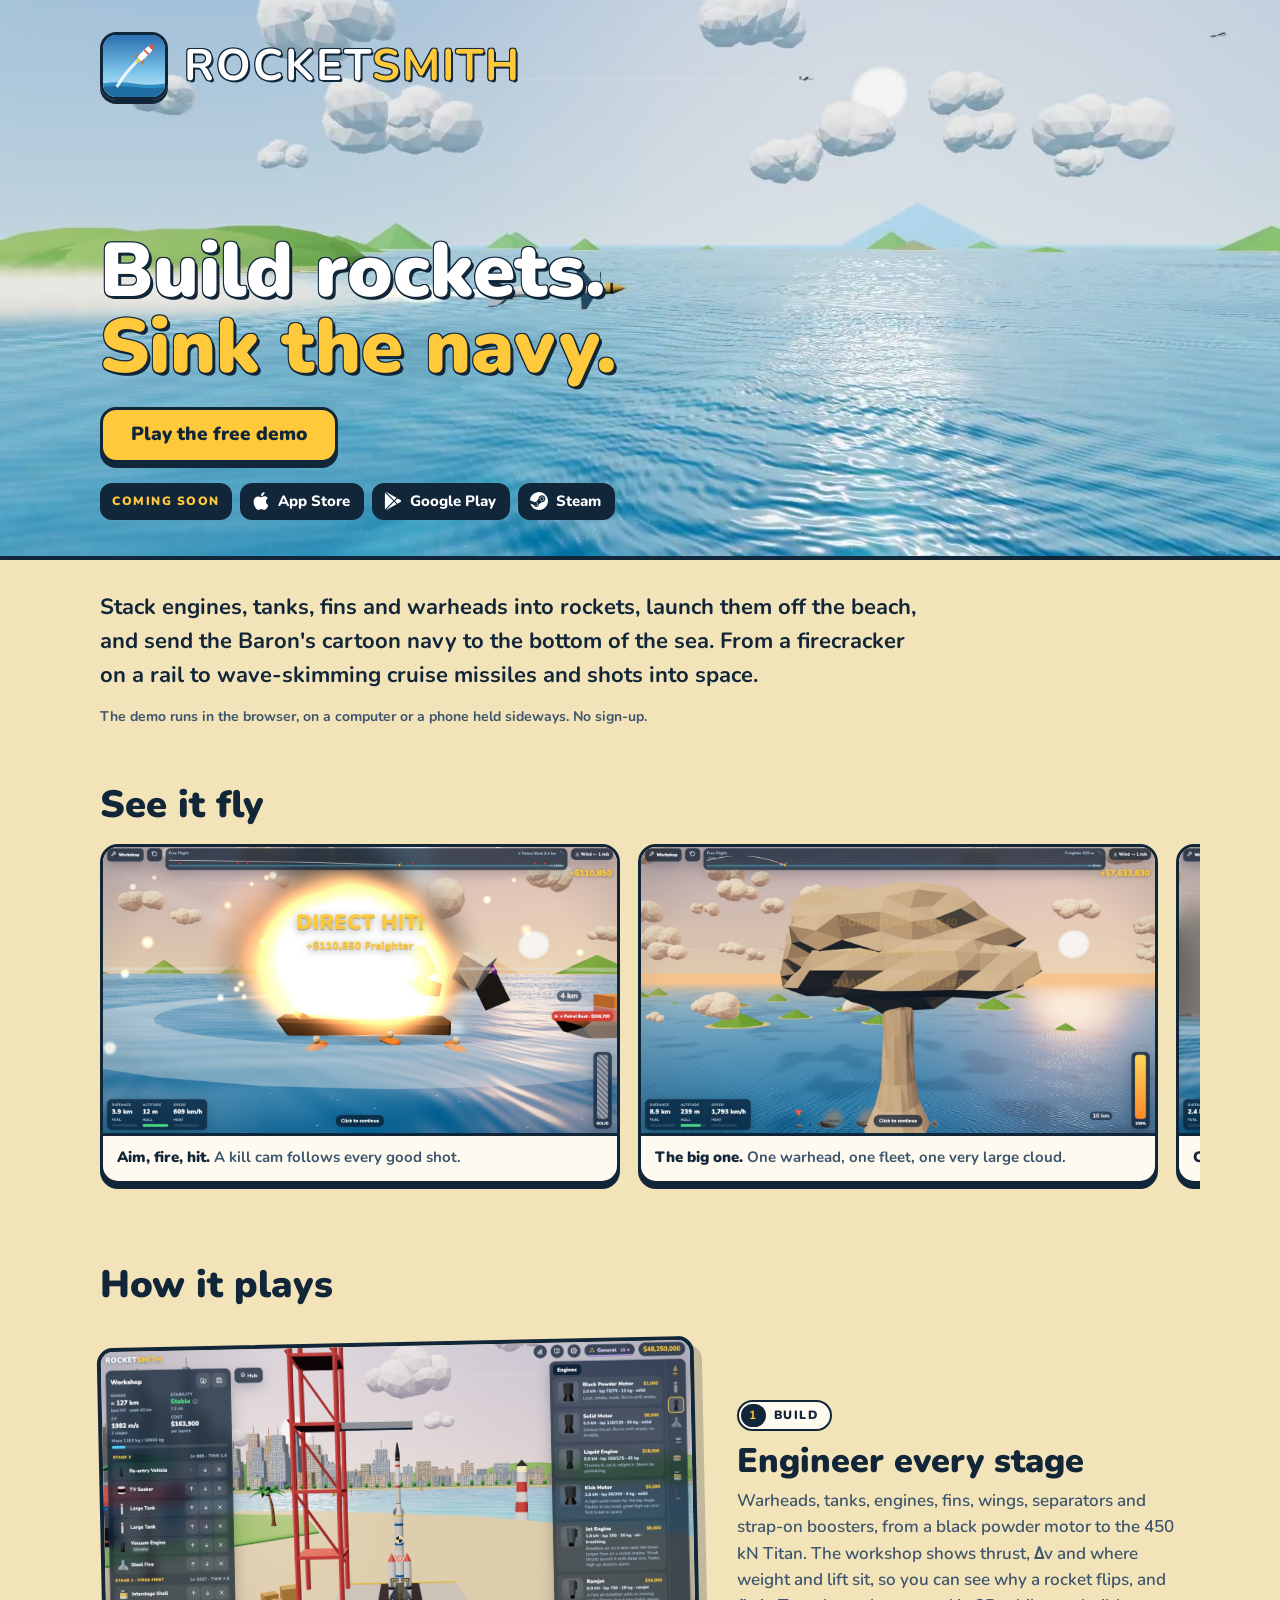
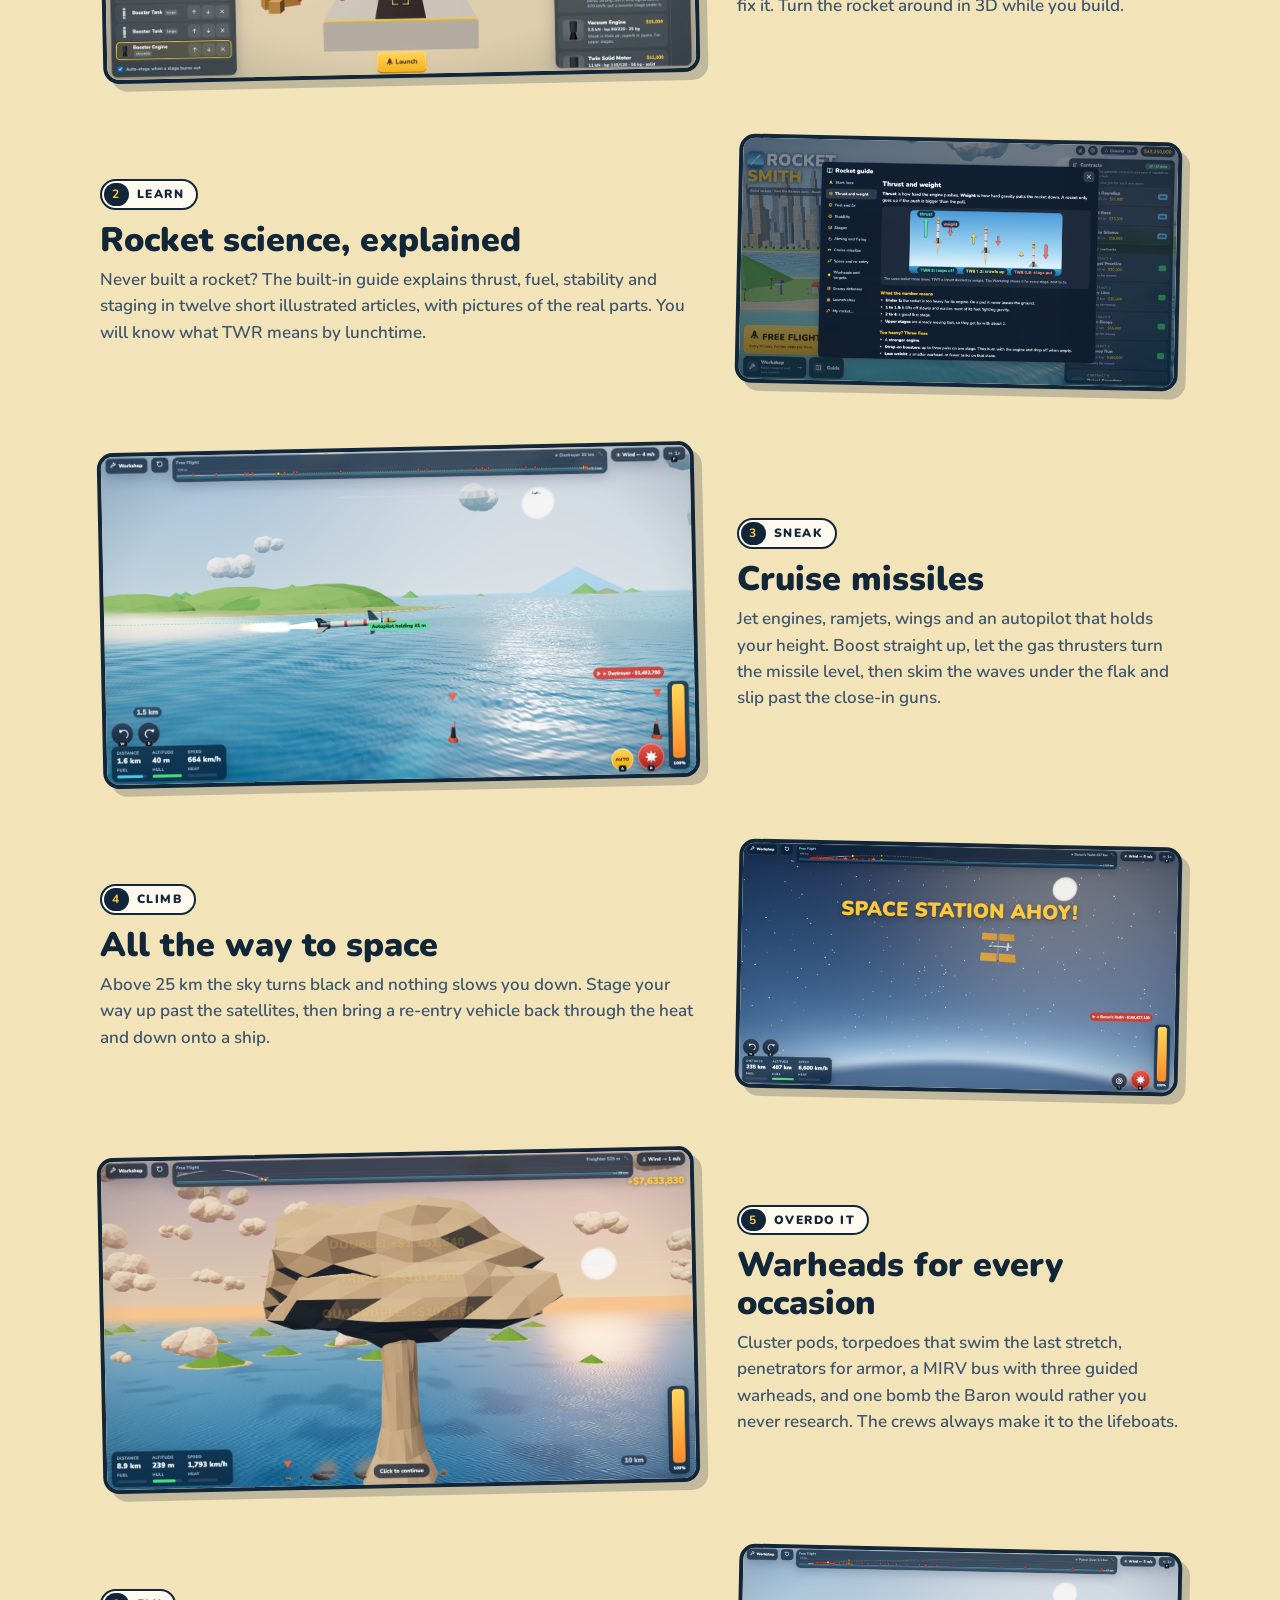
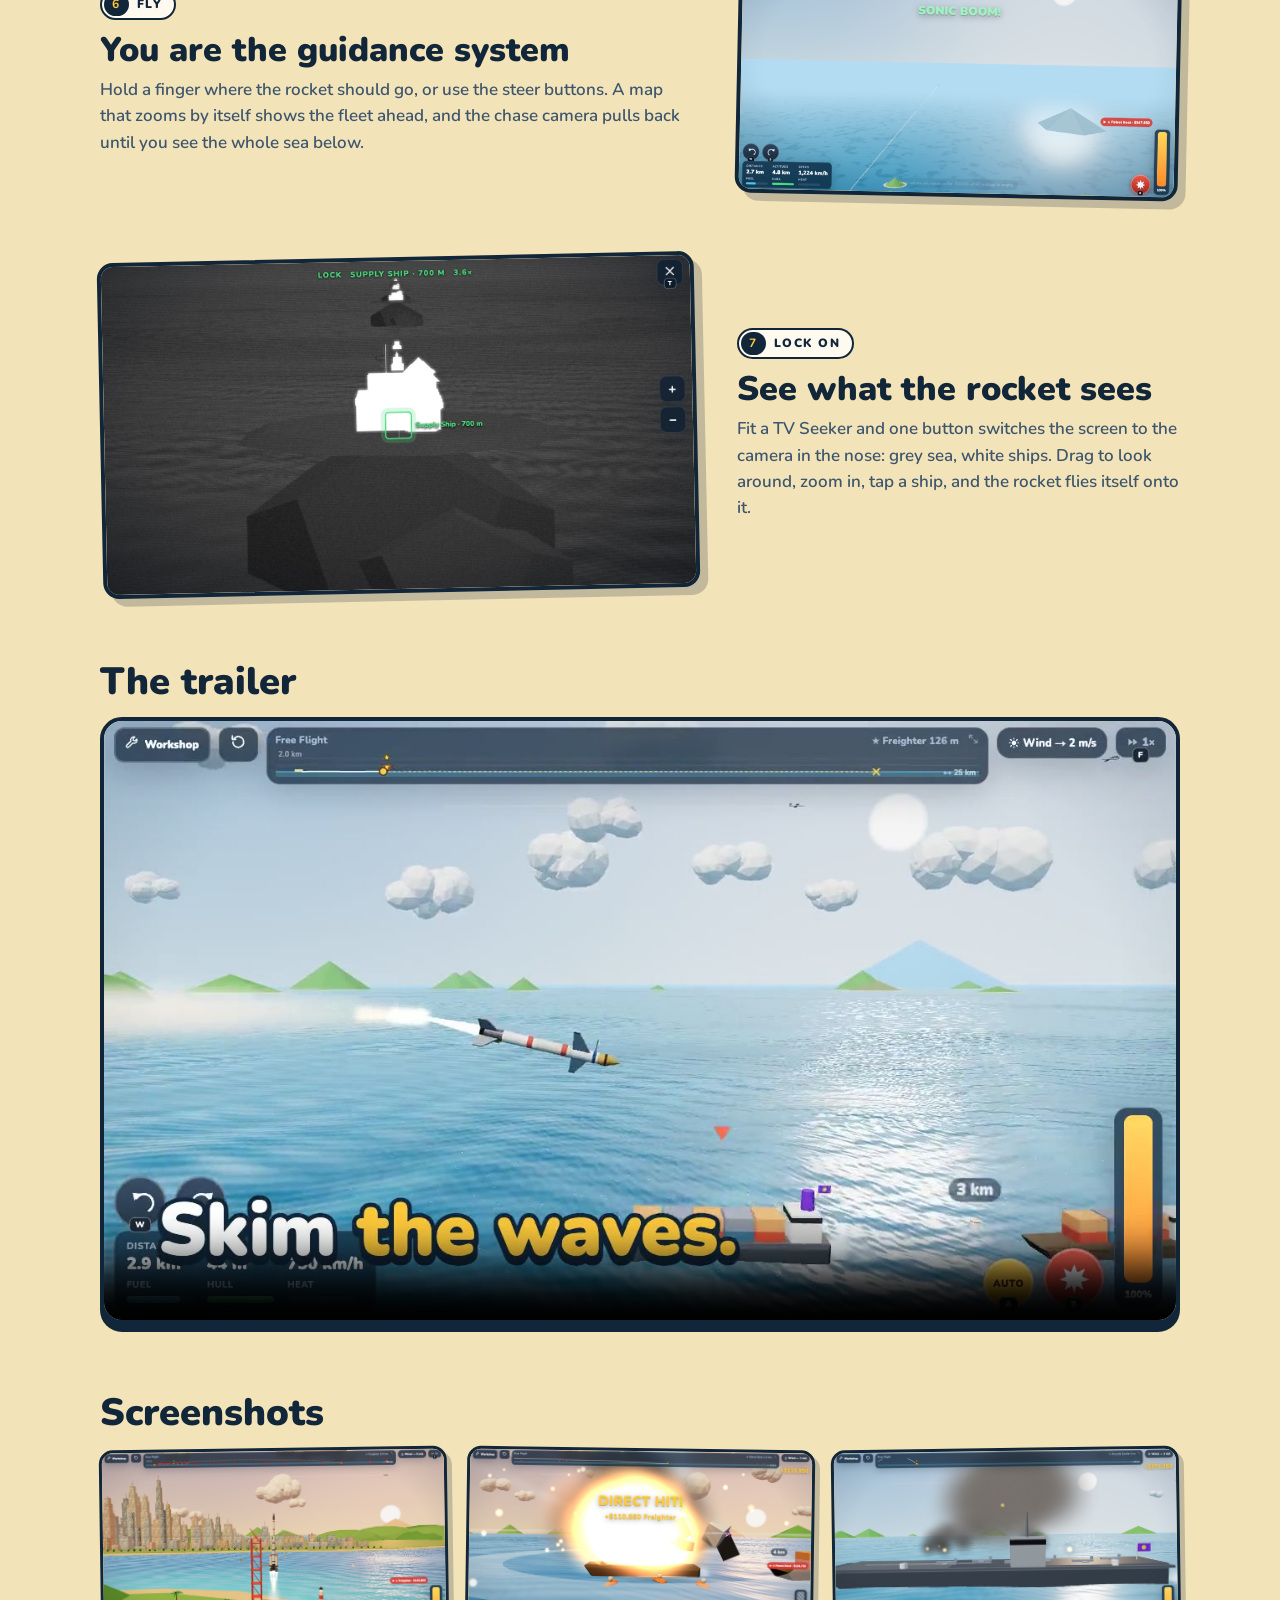
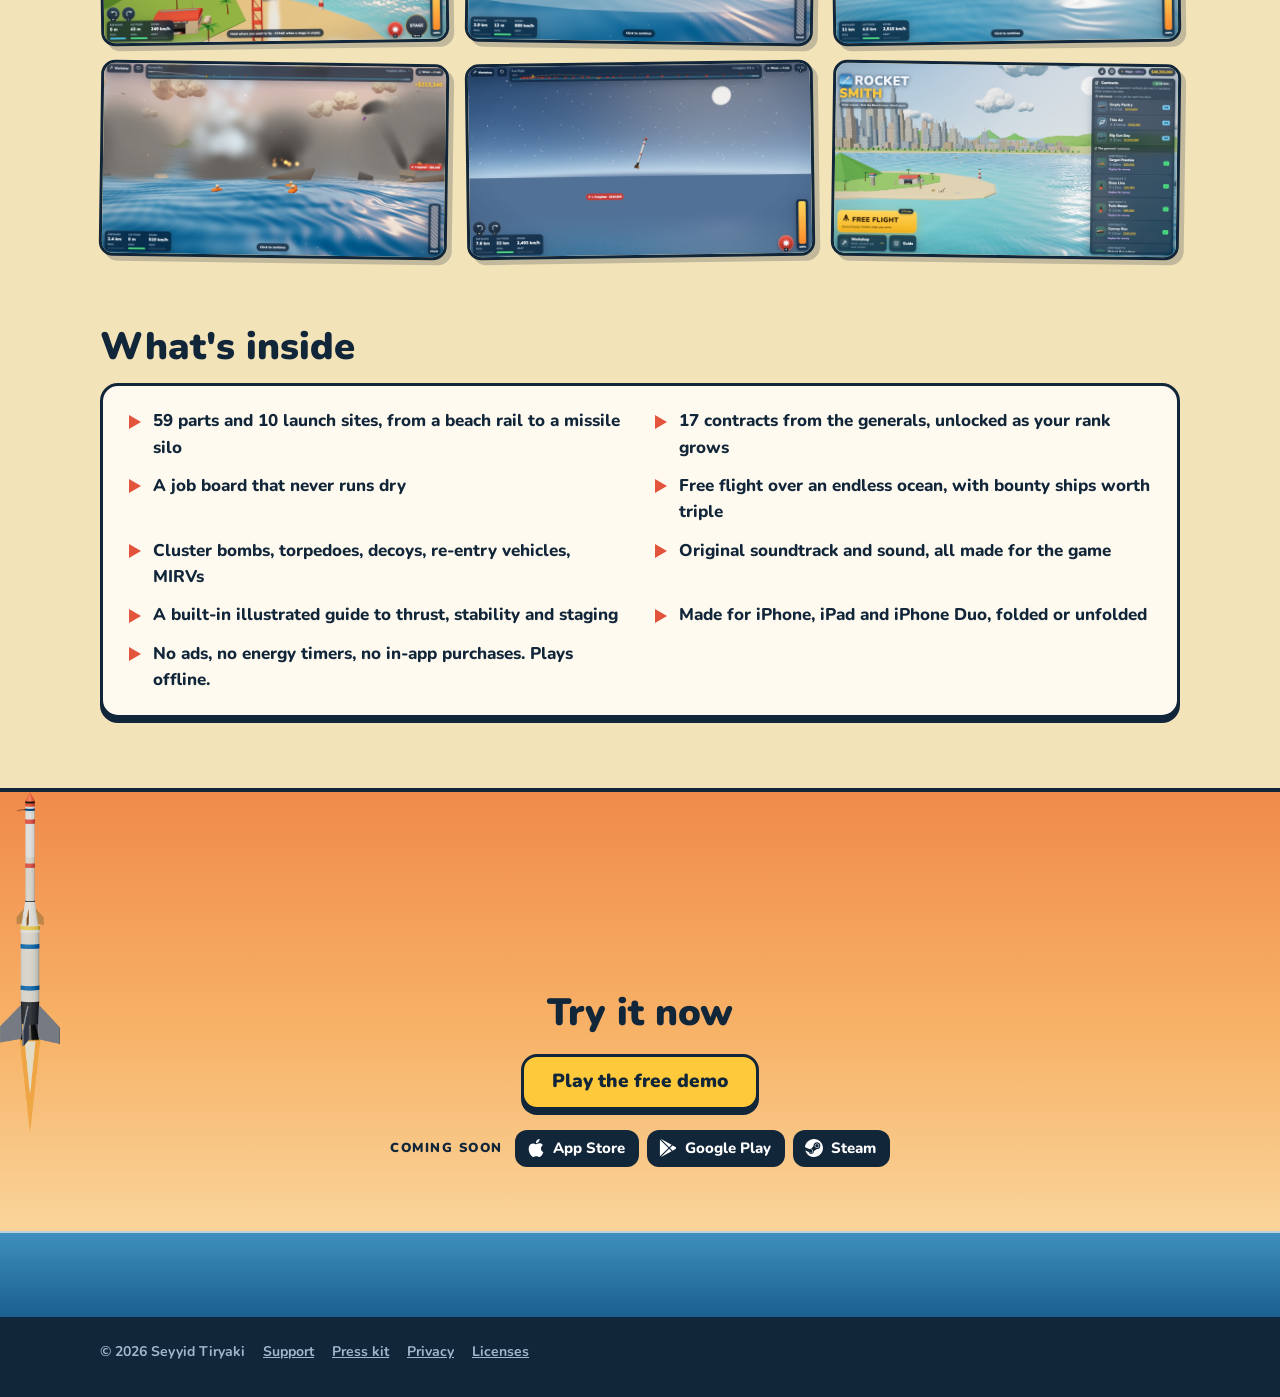
==== index.html @ 2913c0fa "Publish Rocketsmith site Co-Authored-By: Claude Fable 5.2 <noreply@anthropic.com>" ====
<!doctype html>
<html lang="en">
  <head>
    <meta charset="UTF-8" />
    <meta name="viewport" content="width=device-width, initial-scale=1" />
    <title>Rocketsmith</title>
    <meta name="description" content="Build rockets from parts, launch them off the beach and sink a cartoon navy. Play the free demo in your browser." />
    <meta property="og:title" content="Rocketsmith: Build rockets. Sink the navy." />
    <meta property="og:description" content="Build rockets from parts, launch them off the beach and sink a cartoon navy. Free demo in your browser, full game on iPhone and iPad." />
    <meta property="og:image" content="https://seyyidt.github.io/rocketsmith/img/og-image.jpg" />
    <meta property="og:type" content="website" />
    <meta name="twitter:card" content="summary_large_image" />
    <link rel="icon" href="img/icon.svg" type="image/svg+xml" />
    <link rel="apple-touch-icon" href="img/apple-touch-icon.png" />
    <link rel="stylesheet" href="site.css" />
  </head>
  <body>
    <div class="bar" id="bar">
      <nav class="top wrap">
        <a class="brand" href="./"><img src="img/icon.svg" alt="" width="34" height="34" /><b>ROCKET<span>SMITH</span></b></a>
        <a class="navlink" href="play/">Play the demo</a>
      </nav>
    </div>
    <script>
      // With scripts on, the bar stays out of sight until the hero has scrolled away.
      document.documentElement.classList.add('js');
    </script>

    <!-- Wide screens only: a rocket dives down the left margin as the page scrolls. -->
    <div class="dive" id="dive" aria-hidden="true">
      <div class="missile"><i class="smoke"></i><img src="img/sprite-rocket.png" alt="" /></div>
      <div class="blast"><i></i><i></i><i></i></div>
    </div>

    <header class="hero" id="hero">
      <video class="herovid" src="hero.mp4" poster="img/hero-poster.jpg" autoplay muted loop playsinline aria-label="Game footage: a cruise missile leaves the beach, skims the waves and hits a freighter"></video>
      <div class="wrap herotop">
        <span class="brand big"><img src="img/icon.svg" alt="" width="64" height="64" /><b>ROCKET<span>SMITH</span></b></span>
      </div>
      <div class="wrap">
        <h1>Build rockets.<br /><span>Sink the navy.</span></h1>
        <div class="ctas">
          <a class="btn primary" href="play/">Play the free demo</a>
        </div>
        <div class="stores"><span class="soon">Coming soon</span><span class="badge"><svg viewBox="0 0 24 24" aria-hidden="true"><path d="M12.152 6.896c-.948 0-2.415-1.078-3.96-1.04-2.04.027-3.91 1.183-4.961 3.014-2.117 3.675-.546 9.103 1.519 12.09 1.013 1.454 2.208 3.09 3.792 3.039 1.52-.065 2.09-.987 3.935-.987 1.831 0 2.35.987 3.96.948 1.637-.026 2.676-1.48 3.676-2.948 1.156-1.688 1.636-3.325 1.662-3.415-.039-.013-3.182-1.221-3.22-4.857-.026-3.04 2.48-4.494 2.597-4.559-1.429-2.09-3.623-2.324-4.39-2.376-2-.156-3.675 1.09-4.61 1.09zM15.53 3.83c.843-1.012 1.4-2.427 1.245-3.83-1.207.052-2.662.805-3.532 1.818-.78.896-1.454 2.338-1.273 3.714 1.338.104 2.715-.688 3.559-1.701"/></svg>App Store</span><span class="badge"><svg viewBox="0 0 24 24" aria-hidden="true"><path d="M22.018 13.298l-3.919 2.218-3.515-3.493 3.543-3.521 3.891 2.202a1.49 1.49 0 0 1 0 2.594zM1.337.924a1.486 1.486 0 0 0-.112.568v21.017c0 .217.045.419.124.6l11.155-11.087L1.337.924zm12.207 10.065l3.258-3.238L3.45.195a1.466 1.466 0 0 0-.946-.179l11.04 10.973zm0 2.067l-11 10.933c.298.036.612-.016.906-.183l13.324-7.54-3.23-3.21z"/></svg>Google Play</span><span class="badge"><svg viewBox="0 0 24 24" aria-hidden="true"><path d="M11.979 0C5.678 0 .511 4.86.022 11.037l6.432 2.658c.545-.371 1.203-.59 1.912-.59.063 0 .125.004.188.006l2.861-4.142V8.91c0-2.495 2.028-4.524 4.524-4.524 2.494 0 4.524 2.031 4.524 4.527s-2.03 4.525-4.524 4.525h-.105l-4.076 2.911c0 .052.004.105.004.159 0 1.875-1.515 3.396-3.39 3.396-1.635 0-3.016-1.173-3.331-2.727L.436 15.27C1.862 20.307 6.486 24 11.979 24c6.627 0 11.999-5.373 11.999-12S18.605 0 11.979 0zM7.54 18.21l-1.473-.61c.262.543.714.999 1.314 1.25 1.297.539 2.793-.076 3.332-1.375.263-.63.264-1.319.005-1.949s-.75-1.121-1.377-1.383c-.624-.26-1.29-.249-1.878-.03l1.523.63c.956.4 1.409 1.5 1.009 2.455-.397.957-1.497 1.41-2.454 1.012H7.54zm11.415-9.303c0-1.662-1.353-3.015-3.015-3.015-1.665 0-3.015 1.353-3.015 3.015 0 1.665 1.35 3.015 3.015 3.015 1.663 0 3.015-1.35 3.015-3.015zm-5.273-.005c0-1.252 1.013-2.266 2.265-2.266 1.249 0 2.266 1.014 2.266 2.266 0 1.251-1.017 2.265-2.266 2.265-1.253 0-2.265-1.014-2.265-2.265z"/></svg>Steam</span></div>
      </div>
    </header>

    <section class="wrap pitch">
      <p class="lead">
        Stack engines, tanks, fins and warheads into rockets, launch them off the beach,
        and send the Baron's cartoon navy to the bottom of the sea. From a firecracker on a rail to
        wave-skimming cruise missiles and shots into space.
      </p>
      <p class="note">The demo runs in the browser, on a computer or a phone held sideways. No sign-up.</p>
    </section>

    <main class="wrap">
      <section class="loops" aria-label="Gameplay clips">
        <h2>See it fly</h2>
        <div class="reel">
          <figure><video src="loops/hit.mp4" poster="img/shot-hit.jpg" muted loop playsinline preload="none"></video><figcaption><b>Aim, fire, hit.</b> A kill cam follows every good shot.</figcaption></figure>
          <figure><video src="loops/nuke.mp4" poster="img/shot-nuke.jpg" muted loop playsinline preload="none"></video><figcaption><b>The big one.</b> One warhead, one fleet, one very large cloud.</figcaption></figure>
          <figure><video src="loops/cluster.mp4" poster="img/shot-cluster.jpg" muted loop playsinline preload="none"></video><figcaption><b>Cluster bombs.</b> Every ship they hit pays.</figcaption></figure>
          <figure><video src="loops/cruise.mp4" poster="img/shot-cruise.jpg" muted loop playsinline preload="none"></video><figcaption><b>Cruise missiles.</b> Under the flak, just above the waves.</figcaption></figure>
          <figure><video src="loops/space.mp4" poster="img/shot-space.jpg" muted loop playsinline preload="none"></video><figcaption><b>To space.</b> Stage on time and the sky turns black.</figcaption></figure>
        </div>
      </section>

      <section class="rows">
        <h2 class="rowshead">How it plays</h2>
        <article class="row">
          <a class="zoom" href="img/shot-workshop.jpg"><img src="img/shot-workshop.jpg" alt="The workshop: a three-stage rocket on the heavy launch pad, with the part list beside it" loading="lazy" /></a>
          <div>
            <span class="stamp"><b>1</b>Build</span>
            <h2>Engineer every stage</h2>
            <p>Warheads, tanks, engines, fins, wings, separators and strap-on boosters, from a black powder motor to the 450 kN Titan. The workshop shows thrust, Δv and where weight and lift sit, so you can see why a rocket flips, and fix it. Turn the rocket around in 3D while you build.</p>
          </div>
        </article>
        <article class="row flip">
          <a class="zoom" href="img/shot-guide.jpg"><img src="img/shot-guide.jpg" alt="The rocket guide open on the article about thrust and weight" loading="lazy" /></a>
          <div>
            <span class="stamp"><b>2</b>Learn</span>
            <h2>Rocket science, explained</h2>
            <p>Never built a rocket? The built-in guide explains thrust, fuel, stability and staging in twelve short illustrated articles, with pictures of the real parts. You will know what TWR means by lunchtime.</p>
          </div>
        </article>
        <article class="row">
          <a class="zoom" href="img/shot-cruise.jpg"><img src="img/shot-cruise.jpg" alt="A cruise missile skims low over the waves toward two patrol boats" loading="lazy" /></a>
          <div>
            <span class="stamp"><b>3</b>Sneak</span>
            <h2>Cruise missiles</h2>
            <p>Jet engines, ramjets, wings and an autopilot that holds your height. Boost straight up, let the gas thrusters turn the missile level, then skim the waves under the flak and slip past the close-in guns.</p>
          </div>
        </article>
        <article class="row flip">
          <a class="zoom" href="img/shot-station.jpg"><img src="img/shot-station.jpg" alt="A rocket coasts past a space station, 407 km above the Earth" loading="lazy" /></a>
          <div>
            <span class="stamp"><b>4</b>Climb</span>
            <h2>All the way to space</h2>
            <p>Above 25 km the sky turns black and nothing slows you down. Stage your way up past the satellites, then bring a re-entry vehicle back through the heat and down onto a ship.</p>
          </div>
        </article>
        <article class="row">
          <a class="zoom" href="img/shot-nuke.jpg"><img src="img/shot-nuke.jpg" alt="A mushroom cloud rises over the sea at sunset; the game counts a quadruple hit" loading="lazy" /></a>
          <div>
            <span class="stamp"><b>5</b>Overdo it</span>
            <h2>Warheads for every occasion</h2>
            <p>Cluster pods, torpedoes that swim the last stretch, penetrators for armor, a MIRV bus with three guided warheads, and one bomb the Baron would rather you never research. The crews always make it to the lifeboats.</p>
          </div>
        </article>
        <article class="row flip">
          <a class="zoom" href="img/shot-wide.jpg"><img src="img/shot-wide.jpg" alt="The chase camera zoomed out: a rocket climbing over the sea, with the strip map above" loading="lazy" /></a>
          <div>
            <span class="stamp"><b>6</b>Fly</span>
            <h2>You are the guidance system</h2>
            <p>Hold a finger where the rocket should go, or use the steer buttons. A map that zooms by itself shows the fleet ahead, and the chase camera pulls back until you see the whole sea below.</p>
          </div>
        </article>
        <article class="row">
          <a class="zoom" href="img/shot-seeker.jpg"><img src="img/shot-seeker.jpg" alt="The TV Seeker's thermal view: a freighter glows white on a grey sea, with a green lock box on it" loading="lazy" /></a>
          <div>
            <span class="stamp"><b>7</b>Lock on</span>
            <h2>See what the rocket sees</h2>
            <p>Fit a TV Seeker and one button switches the screen to the camera in the nose: grey sea, white ships. Drag to look around, zoom in, tap a ship, and the rocket flies itself onto it.</p>
          </div>
        </article>
      </section>

      <section class="film">
        <h2>The trailer</h2>
        <video class="trailer" src="trailer.mp4" poster="img/trailer-poster.jpg" controls muted playsinline preload="none"></video>
      </section>

      <section class="gallery">
        <h2>Screenshots</h2>
        <div class="grid">
          <a class="zoom" href="img/shot-launch.jpg"><img src="img/shot-launch.jpg" alt="Lift-off from the heavy launch pad" loading="lazy" /></a>
          <a class="zoom" href="img/shot-hit.jpg"><img src="img/shot-hit.jpg" alt="A direct hit on a patrol boat" loading="lazy" /></a>
          <a class="zoom" href="img/shot-mirv.jpg"><img src="img/shot-mirv.jpg" alt="Three guided warheads fall toward a fleet" loading="lazy" /></a>
          <a class="zoom" href="img/shot-cluster.jpg"><img src="img/shot-cluster.jpg" alt="Cluster bomblets burst over a convoy" loading="lazy" /></a>
          <a class="zoom" href="img/shot-space.jpg"><img src="img/shot-space.jpg" alt="A rocket 32 km up, under a black sky" loading="lazy" /></a>
          <a class="zoom" href="img/shot-hub.jpg"><img src="img/shot-hub.jpg" alt="The home screen with the contract list" loading="lazy" /></a>
        </div>
      </section>

      <section class="list">
        <h2>What's inside</h2>
        <ul>
          <li>59 parts and 10 launch sites, from a beach rail to a missile silo</li>
          <li>17 contracts from the generals, unlocked as your rank grows</li>
          <li>A job board that never runs dry</li>
          <li>Free flight over an endless ocean, with bounty ships worth triple</li>
          <li>Cluster bombs, torpedoes, decoys, re-entry vehicles, MIRVs</li>
          <li>Original soundtrack and sound, all made for the game</li>
          <li>A built-in illustrated guide to thrust, stability and staging</li>
          <li>Made for iPhone, iPad and iPhone Duo, folded or unfolded</li>
          <li>No ads, no energy timers, no in-app purchases. Plays offline.</li>
        </ul>
      </section>
    </main>

    <section class="final">
      <svg class="target" id="target" viewBox="0 0 120 64" aria-hidden="true">
        <g class="boat" stroke="#12263a" stroke-width="3" stroke-linejoin="round">
          <rect x="62" y="6" width="9" height="16" fill="#e2543b" />
          <rect x="40" y="18" width="42" height="16" rx="3" fill="#fffaf0" />
          <path d="M46 25h8M60 25h8M74 25h3" stroke-linecap="round" />
          <path d="M4 32h112l-12 26H20z" fill="#7d8b99" />
          <path d="M10 43h100" stroke="#e2543b" stroke-width="4" />
        </g>
        <g class="raft" stroke="#12263a" stroke-width="2.5" stroke-linejoin="round">
          <path d="M2 31h22l-4 9H6z" fill="#ffc93c" />
          <circle cx="9" cy="28" r="3" fill="#fffaf0" />
          <circle cx="17" cy="28" r="3" fill="#fffaf0" />
        </g>
      </svg>
      <div class="liftoff" aria-hidden="true"><i></i><i></i><i></i><i></i><i></i><img src="img/sprite-rocket.png" alt="" /></div>
      <div class="wrap">
        <h2>Try it now</h2>
        <div class="ctas center">
          <a class="btn primary" href="play/">Play the free demo</a>
        </div>
        <div class="stores"><span class="soon">Coming soon</span><span class="badge"><svg viewBox="0 0 24 24" aria-hidden="true"><path d="M12.152 6.896c-.948 0-2.415-1.078-3.96-1.04-2.04.027-3.91 1.183-4.961 3.014-2.117 3.675-.546 9.103 1.519 12.09 1.013 1.454 2.208 3.09 3.792 3.039 1.52-.065 2.09-.987 3.935-.987 1.831 0 2.35.987 3.96.948 1.637-.026 2.676-1.48 3.676-2.948 1.156-1.688 1.636-3.325 1.662-3.415-.039-.013-3.182-1.221-3.22-4.857-.026-3.04 2.48-4.494 2.597-4.559-1.429-2.09-3.623-2.324-4.39-2.376-2-.156-3.675 1.09-4.61 1.09zM15.53 3.83c.843-1.012 1.4-2.427 1.245-3.83-1.207.052-2.662.805-3.532 1.818-.78.896-1.454 2.338-1.273 3.714 1.338.104 2.715-.688 3.559-1.701"/></svg>App Store</span><span class="badge"><svg viewBox="0 0 24 24" aria-hidden="true"><path d="M22.018 13.298l-3.919 2.218-3.515-3.493 3.543-3.521 3.891 2.202a1.49 1.49 0 0 1 0 2.594zM1.337.924a1.486 1.486 0 0 0-.112.568v21.017c0 .217.045.419.124.6l11.155-11.087L1.337.924zm12.207 10.065l3.258-3.238L3.45.195a1.466 1.466 0 0 0-.946-.179l11.04 10.973zm0 2.067l-11 10.933c.298.036.612-.016.906-.183l13.324-7.54-3.23-3.21z"/></svg>Google Play</span><span class="badge"><svg viewBox="0 0 24 24" aria-hidden="true"><path d="M11.979 0C5.678 0 .511 4.86.022 11.037l6.432 2.658c.545-.371 1.203-.59 1.912-.59.063 0 .125.004.188.006l2.861-4.142V8.91c0-2.495 2.028-4.524 4.524-4.524 2.494 0 4.524 2.031 4.524 4.527s-2.03 4.525-4.524 4.525h-.105l-4.076 2.911c0 .052.004.105.004.159 0 1.875-1.515 3.396-3.39 3.396-1.635 0-3.016-1.173-3.331-2.727L.436 15.27C1.862 20.307 6.486 24 11.979 24c6.627 0 11.999-5.373 11.999-12S18.605 0 11.979 0zM7.54 18.21l-1.473-.61c.262.543.714.999 1.314 1.25 1.297.539 2.793-.076 3.332-1.375.263-.63.264-1.319.005-1.949s-.75-1.121-1.377-1.383c-.624-.26-1.29-.249-1.878-.03l1.523.63c.956.4 1.409 1.5 1.009 2.455-.397.957-1.497 1.41-2.454 1.012H7.54zm11.415-9.303c0-1.662-1.353-3.015-3.015-3.015-1.665 0-3.015 1.353-3.015 3.015 0 1.665 1.35 3.015 3.015 3.015 1.663 0 3.015-1.35 3.015-3.015zm-5.273-.005c0-1.252 1.013-2.266 2.265-2.266 1.249 0 2.266 1.014 2.266 2.266 0 1.251-1.017 2.265-2.266 2.265-1.253 0-2.265-1.014-2.265-2.265z"/></svg>Steam</span></div>
      </div>
    </section>

    <dialog id="lightbox" aria-label="Screenshot"><img alt="" /></dialog>

    <footer>
      <div class="wrap">
        <span>© 2026 Seyyid Tiryaki</span>
        <a href="support.html">Support</a>
        <a href="press.html">Press kit</a>
        <a href="privacy.html">Privacy</a>
        <a href="play/licenses.txt">Licenses</a>
      </div>
    </footer>
    <script>
      // The top bar shows once the hero has left the screen, and hides again inside it.
      const bar = document.getElementById('bar');
      new IntersectionObserver(([e]) => {
        bar.classList.toggle('show', !e.isIntersecting);
        bar.inert = e.isIntersecting;
      }).observe(document.getElementById('hero'));
      // The margin rocket: its nose travels from the top of the window to the ship by the
      // footer as the page scrolls from top to bottom. One transform per frame, nothing else.
      const dive = document.getElementById('dive');
      const missile = dive.querySelector('.missile');
      const target = document.getElementById('target');
      const wide = matchMedia('(min-width: 1340px) and (prefers-reduced-motion: no-preference)');
      let queued = false;
      const fly = () => {
        queued = false;
        if (!wide.matches) return;
        const max = document.documentElement.scrollHeight - innerHeight;
        const p = max > 0 ? Math.min(1, Math.max(0, scrollY / max)) : 0;
        // Where the ship's deck sits in the window once the page is scrolled to its end.
        const deck = target.getBoundingClientRect().top + scrollY - max + target.clientHeight * 0.45;
        const nose = p * deck;
        missile.style.transform = `translate3d(0, ${nose}px, 0)`;
        dive.style.setProperty('--nose', `${nose}px`);
        const hit = p > 0.985 || (dive.classList.contains('boom') && p > 0.95);
        dive.classList.toggle('boom', hit);
        target.classList.toggle('hit', hit);
      };
      const queue = () => queued || (queued = true, requestAnimationFrame(fly));
      addEventListener('scroll', queue, { passive: true });
      addEventListener('resize', queue);
      wide.addEventListener('change', queue);
      fly();
      // Clips play only while they are on screen.
      const seen = new IntersectionObserver((entries) => {
        for (const e of entries) e.isIntersecting ? e.target.play().catch(() => {}) : e.target.pause();
      }, { threshold: 0.35 });
      document.querySelectorAll('.reel video').forEach((v) => seen.observe(v));
      // Screenshots open large on the page instead of leaving it.
      const box = document.getElementById('lightbox');
      document.querySelectorAll('a.zoom').forEach((a) =>
        a.addEventListener('click', (e) => {
          if (!box.showModal) return;
          e.preventDefault();
          const img = box.querySelector('img');
          img.src = a.href;
          img.alt = a.querySelector('img').alt;
          box.showModal();
        }),
      );
      box.addEventListener('click', () => box.close());
    </script>
  </body>
</html>
---- site.css ----
/* The website wears the game's own look: its daytime sky and sea, the sand of the
   launch beach, the HUD's navy panels with yellow numbers, and chunky outlined
   shapes with hard shadows. Flat colors only: no glows and no frosted glass. */
/* Fonts served from this site (SIL Open Font License, fonts/OFL.txt): nothing is
   loaded from other servers. */
@font-face {
  font-family: 'Nunito';
  font-style: normal;
  font-weight: 200 1000;
  font-display: swap;
  src: url(fonts/nunito-latin.woff2) format('woff2');
  unicode-range: U+0000-00FF, U+0131, U+0152-0153, U+02BB-02BC, U+02C6, U+02DA, U+02DC, U+0304, U+0308, U+0329, U+2000-206F, U+20AC, U+2122, U+2191, U+2193, U+2212, U+2215, U+FEFF, U+FFFD;
}

@font-face {
  font-family: 'Nunito';
  font-style: normal;
  font-weight: 200 1000;
  font-display: swap;
  src: url(fonts/nunito-latin-ext.woff2) format('woff2');
  unicode-range: U+0100-02BA, U+02BD-02C5, U+02C7-02CC, U+02CE-02D7, U+02DD-02FF, U+1D00-1DBF, U+1E00-1E9F, U+1EF2-1EFF, U+2020, U+20A0-20AB, U+20AD-20C0, U+2113, U+2C60-2C7F, U+A720-A7FF;
}

/* The few signs Nunito has no drawing for: star, arrows, triangles, delta, ≈, ∞, ✓ and ✕. */
@font-face {
  font-family: 'Rocketsmith Symbols';
  font-display: swap;
  src: url(fonts/symbols-math.woff2) format('woff2');
  unicode-range: U+0394, U+2190-2194, U+221E, U+2248, U+25B2, U+25B6, U+25B8, U+25BC, U+25C0, U+2605, U+2713;
}

@font-face {
  font-family: 'Rocketsmith Symbols';
  font-display: swap;
  src: url(fonts/symbols-2.woff2) format('woff2');
  unicode-range: U+2715;
}

:root {
  --ink: #12263a;
  --ink-soft: #3d566e;
  --sky-top: #4a9bd8;
  --sky: #8fcdf0;
  --haze: #dff2fb;
  --sea: #3fa9d8;
  --sea-deep: #1f6f9f;
  --sand: #f3e3b8;
  --sand-dark: #e3cd95;
  --paper: #fffaf0;
  --yellow: #ffc93c;
  --red: #e2543b;
  --hud: #12263a;
  --hud-muted: #9fb6cc;
  --font: 'Nunito', 'Rocketsmith Symbols', system-ui, -apple-system, 'Segoe UI', sans-serif;
  --edge: 3px solid var(--ink);
  --drop: 0 5px 0 var(--ink);
  color-scheme: light;
}

* {
  box-sizing: border-box;
}

body {
  margin: 0;
  background: var(--sand);
  color: var(--ink);
  font: 17px/1.55 var(--font);
  -webkit-font-smoothing: antialiased;
}

a {
  color: inherit;
}

.wrap {
  position: relative;
  max-width: 1120px;
  margin: 0 auto;
  padding: 0 20px;
}

/* ---------- top bar, in the HUD's navy. On the landing page it slides in once the
   hero (which carries the big logo) has scrolled away; see the script there. ---------- */

.bar {
  position: sticky;
  top: 0;
  z-index: 50;
  background: var(--ink);
  border-bottom: 3px solid #0a1826;
}

.js .bar {
  position: fixed;
  left: 0;
  right: 0;
  transform: translateY(-100%);
  visibility: hidden;
  transition:
    transform 0.25s ease,
    visibility 0s 0.25s;
}

.js .bar.show {
  transform: none;
  visibility: visible;
  transition: transform 0.25s ease;
}

.top {
  display: flex;
  align-items: center;
  justify-content: space-between;
  padding-top: 10px;
  padding-bottom: 10px;
}

.brand {
  display: flex;
  align-items: center;
  gap: 10px;
  color: #fff;
  text-decoration: none;
  font-weight: 900;
  font-size: 22px;
  letter-spacing: 1px;
}

.brand img {
  border-radius: 9px;
}

.brand b span {
  color: var(--yellow);
}

/* The logo at the top of the hero: the bar's brand, larger, outlined like the headline. */
.herotop {
  position: absolute;
  top: clamp(16px, 3vw, 32px);
  left: 0;
  right: 0;
}

.brand.big {
  display: inline-flex;
  gap: clamp(10px, 1.4vw, 16px);
  font-size: clamp(26px, 3.6vw, 44px);
  letter-spacing: 2px;
  text-shadow:
    2px 2px 0 var(--ink),
    -1px -1px 0 var(--ink),
    1px -1px 0 var(--ink),
    -1px 1px 0 var(--ink);
}

.brand.big img {
  width: clamp(44px, 5.4vw, 68px);
  height: auto;
  border: var(--edge);
  border-radius: 24%;
  box-shadow: 0 4px 0 var(--ink);
}

.navlink {
  padding: 5px 16px;
  border-radius: 12px;
  background: var(--yellow);
  color: var(--ink);
  font-weight: 900;
  text-decoration: none;
  white-space: nowrap;
}

/* ---------- hero: the game itself, filmed without its HUD ---------- */

.hero {
  position: relative;
  display: flex;
  align-items: flex-end;
  height: clamp(430px, 43.75vw, 640px);
  overflow: hidden;
  background: var(--sea-deep);
  border-bottom: 4px solid var(--ink);
}

.herovid {
  position: absolute;
  inset: 0;
  width: 100%;
  height: 100%;
  object-fit: cover;
}

.hero .wrap {
  width: 100%;
  padding-bottom: clamp(18px, 3vw, 36px);
}

/* On the footage the label gets the same navy chip as the stores, in yellow. */
.hero .stores .soon {
  margin-right: 0;
  padding: 9px 12px;
  border-radius: 12px;
  background: var(--ink);
  color: var(--yellow);
  font-size: 12px;
}

/* Big words over the picture, the way the game shouts DIRECT HIT. */
h1 {
  margin: 0 0 clamp(14px, 2vw, 22px);
  font-size: clamp(36px, 6.2vw, 76px);
  line-height: 1;
  font-weight: 900;
  color: #fff;
  text-shadow:
    3px 3px 0 var(--ink),
    -1px -1px 0 var(--ink),
    1px -1px 0 var(--ink),
    -1px 1px 0 var(--ink),
    0 2px 0 var(--ink);
}

h1 span {
  color: var(--yellow);
}

.pitch {
  max-width: 860px;
  margin-left: max(0px, calc(50% - 560px));
  padding-top: 30px;
}

.lead {
  margin: 0;
  font-size: clamp(18px, 2.1vw, 22px);
  font-weight: 700;
}

.ctas {
  display: flex;
  flex-wrap: wrap;
  gap: 12px;
}

.ctas.center {
  justify-content: center;
}

/* Buttons are the game's FIRE button: flat color, thick outline, a hard edge below. */
.btn {
  display: inline-flex;
  align-items: center;
  justify-content: center;
  min-height: 54px;
  padding: 10px 28px;
  border: var(--edge);
  border-radius: 16px;
  background: var(--paper);
  color: var(--ink);
  font-weight: 900;
  font-size: 19px;
  text-decoration: none;
  box-shadow: var(--drop);
  transition:
    transform 0.08s,
    box-shadow 0.08s;
}

.btn.primary {
  background: var(--yellow);
}

.btn:hover {
  transform: translateY(-1px);
  box-shadow: 0 6px 0 var(--ink);
}

.btn:active {
  transform: translateY(4px);
  box-shadow: 0 1px 0 var(--ink);
}

/* "Coming soon" and the three stores. */
.stores {
  display: flex;
  flex-wrap: wrap;
  align-items: center;
  gap: 8px;
  margin-top: 20px;
}

.stores .soon {
  margin-right: 4px;
  font-size: 13px;
  font-weight: 900;
  letter-spacing: 1.5px;
  text-transform: uppercase;
}

.badge {
  display: inline-flex;
  align-items: center;
  gap: 8px;
  padding: 7px 14px 7px 12px;
  border-radius: 12px;
  background: var(--ink);
  color: #fff;
  font-weight: 800;
  font-size: 15px;
  text-decoration: none;
}

.badge svg {
  width: 18px;
  height: 18px;
  fill: currentColor;
}

a.badge {
  background: var(--yellow);
  color: var(--ink);
  border: var(--edge);
  box-shadow: 0 3px 0 var(--ink);
}

.note {
  margin: 14px 0 0;
  font-size: 14px;
  font-weight: 700;
  color: var(--ink-soft);
}

/* ---------- the beach: everything below the hero ---------- */

main h2,
.final h2 {
  margin: 0 0 8px;
  font-size: clamp(28px, 3.8vw, 38px);
  font-weight: 900;
  line-height: 1.1;
}

.loops h2 {
  margin-bottom: 14px;
}

.final h2 {
  margin-bottom: 20px;
}

.film {
  padding-top: 68px;
}

.trailer {
  display: block;
  width: 100%;
  margin-top: 14px;
  aspect-ratio: 16 / 9;
  border: 4px solid var(--ink);
  border-radius: 22px;
  background: #000;
  box-shadow: 0 8px 0 var(--ink);
  object-fit: cover;
}

.loops {
  padding-top: 56px;
}

/* A strip of clips that scrolls sideways and snaps; it runs to the screen edge. */
.reel {
  display: flex;
  gap: 18px;
  overflow-x: auto;
  scroll-snap-type: x mandatory;
  padding: 4px 20px 16px;
  margin: 0 -20px;
  scrollbar-width: thin;
  scrollbar-color: var(--ink) transparent;
}

.reel figure {
  flex: 0 0 min(78vw, 520px);
  margin: 0;
  scroll-snap-align: center;
  background: var(--paper);
  border: var(--edge);
  border-radius: 18px;
  box-shadow: var(--drop);
  overflow: hidden;
}

.reel video {
  display: block;
  width: 100%;
  aspect-ratio: 16 / 9;
  object-fit: cover;
  background: var(--ink);
  border-bottom: var(--edge);
}

.reel figcaption {
  padding: 10px 14px 12px;
  font-size: 15px;
  font-weight: 700;
  color: var(--ink-soft);
}

.reel figcaption b {
  color: var(--ink);
  font-weight: 900;
}

.rows {
  display: grid;
  gap: 60px;
  padding-top: 64px;
}

.rowshead {
  margin-bottom: -24px !important;
}

.row {
  display: grid;
  grid-template-columns: minmax(0, 1.35fr) minmax(0, 1fr);
  gap: 40px;
  align-items: center;
}

.row.flip > a {
  order: 2;
}

/* Screenshots are pinned up like photos on the workshop wall: a little crooked. */
.row img,
.grid img {
  display: block;
  width: 100%;
  aspect-ratio: 16 / 9;
  object-fit: cover;
  border: 4px solid var(--ink);
  border-radius: 16px;
  background: var(--ink);
  box-shadow: 8px 8px 0 rgba(18, 38, 58, 0.22);
  transition: transform 0.15s;
}

.row > a img {
  transform: rotate(-1.2deg);
}

.row.flip > a img {
  transform: rotate(1.2deg);
}

a.zoom {
  display: block;
  cursor: zoom-in;
}

.row > a.zoom:hover img,
.grid a.zoom:hover img {
  transform: rotate(0) scale(1.015);
}

.row h2 {
  font-size: clamp(26px, 3.2vw, 34px);
}

.row p {
  margin: 0;
  font-weight: 600;
  color: var(--ink-soft);
}

/* The label over each feature: a contract number, like the generals' cards in the game. */
.stamp {
  display: inline-flex;
  align-items: center;
  gap: 8px;
  margin-bottom: 12px;
  padding: 2px 12px 2px 2px;
  border: 2px solid var(--ink);
  border-radius: 999px;
  background: var(--paper);
  font-size: 12px;
  font-weight: 900;
  letter-spacing: 1.5px;
  text-transform: uppercase;
}

.stamp b {
  min-width: 24px;
  padding: 2px 8px;
  text-align: center;
  border-radius: 999px;
  background: var(--ink);
  color: var(--yellow);
}

.gallery {
  padding-top: 68px;
}

.grid {
  display: grid;
  grid-template-columns: repeat(3, minmax(0, 1fr));
  gap: 18px;
  margin-top: 14px;
}

.grid img {
  border-width: 3px;
  border-radius: 14px;
  box-shadow: 5px 5px 0 rgba(18, 38, 58, 0.22);
}

.grid a:nth-child(odd) img {
  transform: rotate(-0.8deg);
}

.grid a:nth-child(even) img {
  transform: rotate(0.8deg);
}

#lightbox {
  padding: 0;
  border: 0;
  background: none;
  max-width: 96vw;
  max-height: 94vh;
  cursor: zoom-out;
}

#lightbox::backdrop {
  background: rgba(18, 38, 58, 0.9);
}

#lightbox img {
  display: block;
  max-width: 96vw;
  max-height: 94vh;
  border: 4px solid var(--paper);
  border-radius: 14px;
}

.list {
  padding: 68px 0 70px;
}

.list h2 {
  margin-bottom: 16px;
}

.list ul {
  margin: 0;
  padding: 22px 26px;
  list-style: none;
  display: grid;
  grid-template-columns: repeat(2, minmax(0, 1fr));
  gap: 12px 30px;
  border: var(--edge);
  border-radius: 18px;
  background: var(--paper);
  box-shadow: var(--drop);
  font-weight: 800;
}

/* A warhead-red nose cone for a bullet. */
.list li {
  position: relative;
  padding-left: 24px;
}

.list li::before {
  content: '';
  position: absolute;
  left: 0;
  top: 0.38em;
  border-left: 12px solid var(--red);
  border-top: 7px solid transparent;
  border-bottom: 7px solid transparent;
}

/* ---------- the last call: golden hour, a rocket on its way up ---------- */

.final {
  position: relative;
  overflow: hidden;
  padding: 200px 0 150px;
  text-align: center;
  background: linear-gradient(180deg, #f08a4b 0%, #f7b267 45%, #fbe3b0 100%);
  border-top: 4px solid var(--ink);
}

.final::after {
  content: '';
  position: absolute;
  left: 0;
  right: 0;
  bottom: 0;
  height: 84px;
  background: linear-gradient(180deg, #3d8fbd 0%, #1b5f8f 100%);
  border-top: 2px solid rgba(255, 255, 255, 0.7);
}

.final p {
  margin: 0 0 20px;
  font-weight: 700;
}

.final .stores {
  justify-content: center;
}

/* A rocket crosses the evening sky on a steady climb, trailing smoke. */
.liftoff {
  position: absolute;
  left: 0;
  top: 0;
  width: 60px;
  height: 340px;
  transform-origin: 50% 50%;
  animation: climb 9s linear infinite;
}

.liftoff img {
  display: block;
  width: 100%;
}

.liftoff i {
  position: absolute;
  left: 14px;
  bottom: 0;
  width: 32px;
  height: 32px;
  border-radius: 50%;
  background: #fff8ea;
  opacity: 0;
  animation: trail 1.6s linear infinite;
}

.liftoff i:nth-child(2) {
  animation-delay: -0.32s;
}
.liftoff i:nth-child(3) {
  animation-delay: -0.64s;
}
.liftoff i:nth-child(4) {
  animation-delay: -0.96s;
}
.liftoff i:nth-child(5) {
  animation-delay: -1.28s;
}

@keyframes trail {
  from {
    transform: translateY(0) scale(0.4);
    opacity: 0.9;
  }
  to {
    transform: translateY(330px) scale(2.2);
    opacity: 0;
  }
}

/* A shallow climb through the strip of sky above the words: 14 up for every 145 across,
   with the nose turned to match. */
@keyframes climb {
  from {
    transform: translate(-30vw, -50px) rotate(84.5deg);
  }
  to {
    transform: translate(115vw, calc(-50px - 14vw)) rotate(84.5deg);
  }
}

/* ---------- the margin rocket (wide screens only) ----------
   A rocket dives down the empty left margin as the page scrolls, trailing smoke, and
   hits a ship by the footer. The script on the landing page moves it. */

.dive,
.target {
  display: none;
}

@media (min-width: 1340px) and (prefers-reduced-motion: no-preference) {
  .dive {
    display: block;
    position: fixed;
    z-index: 1;
    top: 0;
    /* The middle of the margin beside the 1120px column. */
    left: calc((100vw - 1120px) / 4 - 20px);
    width: 40px;
    pointer-events: none;
  }

  /* The hero covers the rocket until the page has scrolled past it. */
  .hero {
    z-index: 2;
  }

  /* Nose at the element's bottom edge, so translateY(n) puts the nose n below the top. */
  .missile {
    position: absolute;
    left: 0;
    bottom: 100%;
    width: 100%;
    will-change: transform;
  }

  .missile img {
    display: block;
    width: 100%;
    transform: rotate(180deg);
  }

  /* Smoke: two rows of puffs above the rocket, thinning out upward. */
  .smoke {
    position: absolute;
    left: -11px;
    right: -11px;
    bottom: calc(100% - 26px);
    height: 62vh;
    background:
      radial-gradient(circle, #fff8ea 0 46%, transparent 48%) 0 0 / 34px 30px repeat-y,
      radial-gradient(circle, #fff8ea 0 46%, transparent 48%) 26px 15px / 34px 30px repeat-y,
      radial-gradient(circle, #fff8ea 0 46%, transparent 48%) 12px 8px / 38px 44px repeat-y;
    -webkit-mask-image: linear-gradient(to top, #000 10%, rgba(0, 0, 0, 0.45) 55%, transparent);
    mask-image: linear-gradient(to top, #000 10%, rgba(0, 0, 0, 0.45) 55%, transparent);
    opacity: 0.9;
  }

  .dive.boom .missile {
    visibility: hidden;
  }

  /* The explosion: three flat discs that pop at the nose and fade. */
  .blast {
    position: absolute;
    left: 50%;
    top: var(--nose, 0);
  }

  .blast i {
    position: absolute;
    left: 0;
    top: 0;
    width: 150px;
    height: 150px;
    margin: -75px;
    border-radius: 50%;
    border: var(--edge);
    background: var(--yellow);
    transform: scale(0);
    opacity: 0;
  }

  .blast i:nth-child(2) {
    width: 100px;
    height: 100px;
    margin: -50px;
    background: var(--red);
  }

  .blast i:nth-child(3) {
    width: 54px;
    height: 54px;
    margin: -27px;
    background: var(--paper);
  }

  .dive.boom .blast i {
    animation: pop 0.9s ease-out forwards;
  }

  .dive.boom .blast i:nth-child(2) {
    animation-delay: 0.07s;
  }

  .dive.boom .blast i:nth-child(3) {
    animation-delay: 0.14s;
  }

  @keyframes pop {
    0% {
      transform: scale(0);
      opacity: 1;
    }
    45% {
      transform: scale(1);
      opacity: 1;
    }
    100% {
      transform: scale(1.25);
      opacity: 0;
    }
  }

  /* The ship floats in the strip of sea at the bottom of the last section; the sea
     (drawn after it) hides its keel. Hit, it goes down by the bow and the crew rows off. */
  .target {
    display: block;
    position: absolute;
    left: calc((100vw - 1120px) / 4 - 60px);
    bottom: 58px;
    width: 120px;
    overflow: visible;
  }

  .target .boat {
    transform-origin: 60px 50px;
    transition: transform 0.5s ease-out;
  }

  .target.hit .boat {
    transform: translateY(34px) rotate(-16deg);
    transition: transform 1.6s ease-in 0.25s;
  }

  .target .raft {
    opacity: 0;
    transition:
      opacity 0.2s,
      transform 0.5s;
  }

  .target.hit .raft {
    opacity: 1;
    transform: translateX(-46px);
    transition:
      opacity 0.3s 0.5s,
      transform 2.4s ease-out 0.5s;
  }
}

footer {
  background: var(--ink);
  color: var(--hud-muted);
  font-size: 14px;
  font-weight: 700;
}

footer .wrap,
footer:not(:has(.wrap)) {
  display: flex;
  flex-wrap: wrap;
  gap: 18px;
  padding-top: 24px;
  padding-bottom: 34px;
}

footer:not(:has(.wrap)) {
  padding-left: 20px;
  padding-right: 20px;
}

/* ---------- text pages: privacy, support, press kit ---------- */

.top.page {
  max-width: 760px;
  margin: 0 auto;
  padding: 18px 20px;
}

.top.page .brand {
  color: var(--ink);
}

.top.page .brand b span {
  color: var(--red);
}

.page {
  max-width: 760px;
  margin: 0 auto;
  padding: 0 20px 50px;
}

.page h1 {
  font-size: clamp(34px, 6vw, 48px);
  color: var(--ink);
  text-shadow: none;
}

.page h2 {
  margin: 28px 0 6px;
  font-size: 22px;
}

.page h3 {
  margin: 20px 0 4px;
  font-size: 19px;
}

.page a {
  font-weight: 800;
}

.press .ctas {
  margin: 18px 0 8px;
}

.press .trailer {
  margin-top: 8px;
}

.facts {
  width: 100%;
  border-collapse: collapse;
}

.facts th,
.facts td {
  padding: 8px 10px;
  border-bottom: 2px solid rgba(18, 38, 58, 0.15);
  text-align: left;
  vertical-align: top;
}

.facts th {
  width: 34%;
  color: var(--ink-soft);
  font-weight: 900;
}

.pressgrid {
  display: grid;
  grid-template-columns: repeat(2, minmax(0, 1fr));
  gap: 14px;
}

.pressgrid a {
  display: block;
  border: var(--edge);
  border-radius: 12px;
  overflow: hidden;
  background: var(--ink);
}

.pressgrid img {
  display: block;
  width: 100%;
}

.pressgrid.logos a {
  display: grid;
  place-items: center;
  padding: 16px;
  min-height: 140px;
}

.pressgrid.logos .onlight {
  background: var(--paper);
}

.pressgrid.logos img {
  width: auto;
  max-width: 100%;
  max-height: 160px;
}

/* ---------- small screens ---------- */

@media (max-width: 720px) {
  .brand {
    font-size: 19px;
    gap: 8px;
  }
  .brand img {
    width: 32px;
    height: 32px;
  }
  .navlink {
    padding: 4px 12px;
    font-size: 15px;
  }
  .list ul,
  .row,
  .pressgrid {
    grid-template-columns: 1fr;
  }
  .row {
    gap: 16px;
  }
  .row.flip > a {
    order: 0;
  }
  .rows {
    gap: 44px;
  }
  .grid {
    grid-template-columns: repeat(2, minmax(0, 1fr));
  }
  .pitch {
    padding-top: 22px;
  }
  .ctas .btn {
    width: 100%;
  }
  .liftoff {
    width: 40px;
    height: 227px;
  }
  .final {
    padding-top: 150px;
  }
}

@media (prefers-reduced-motion: reduce) {
  .liftoff {
    display: none;
  }
  .js .bar,
  .js .bar.show {
    transition: none;
  }
}
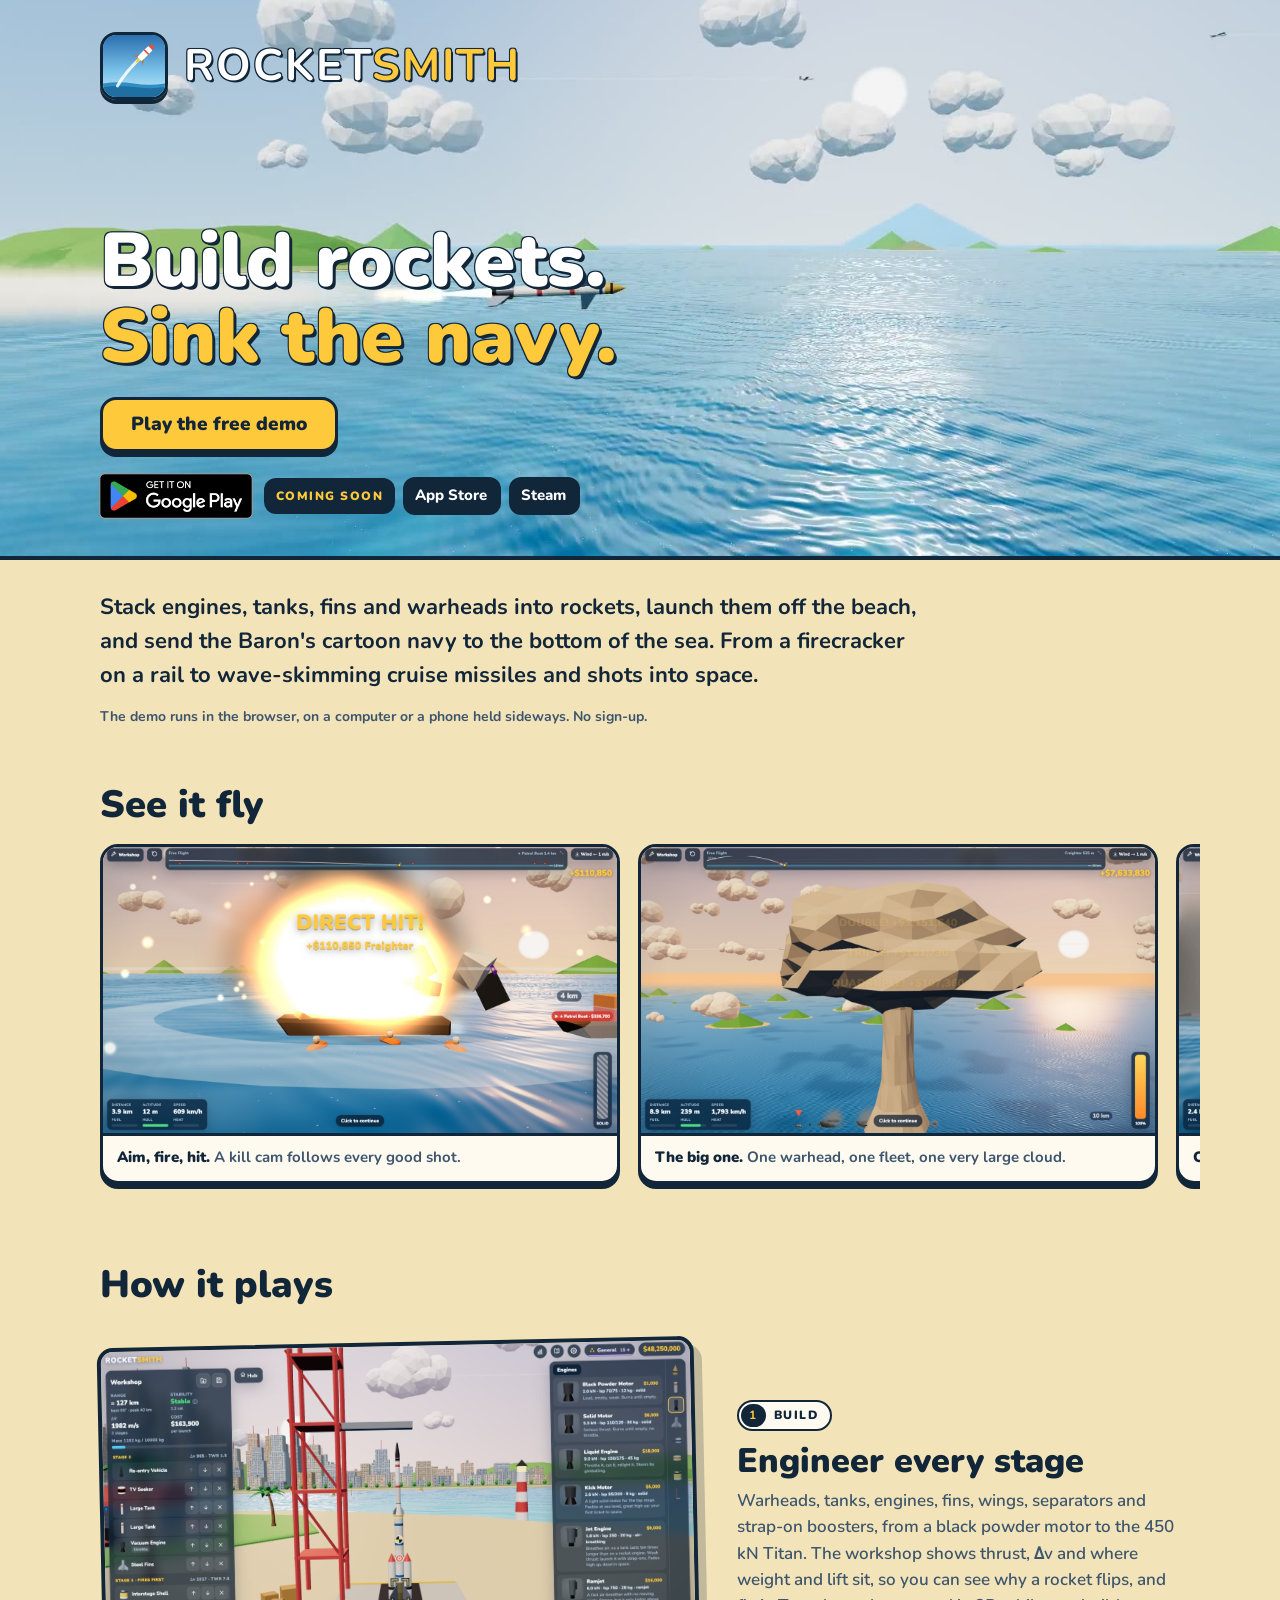
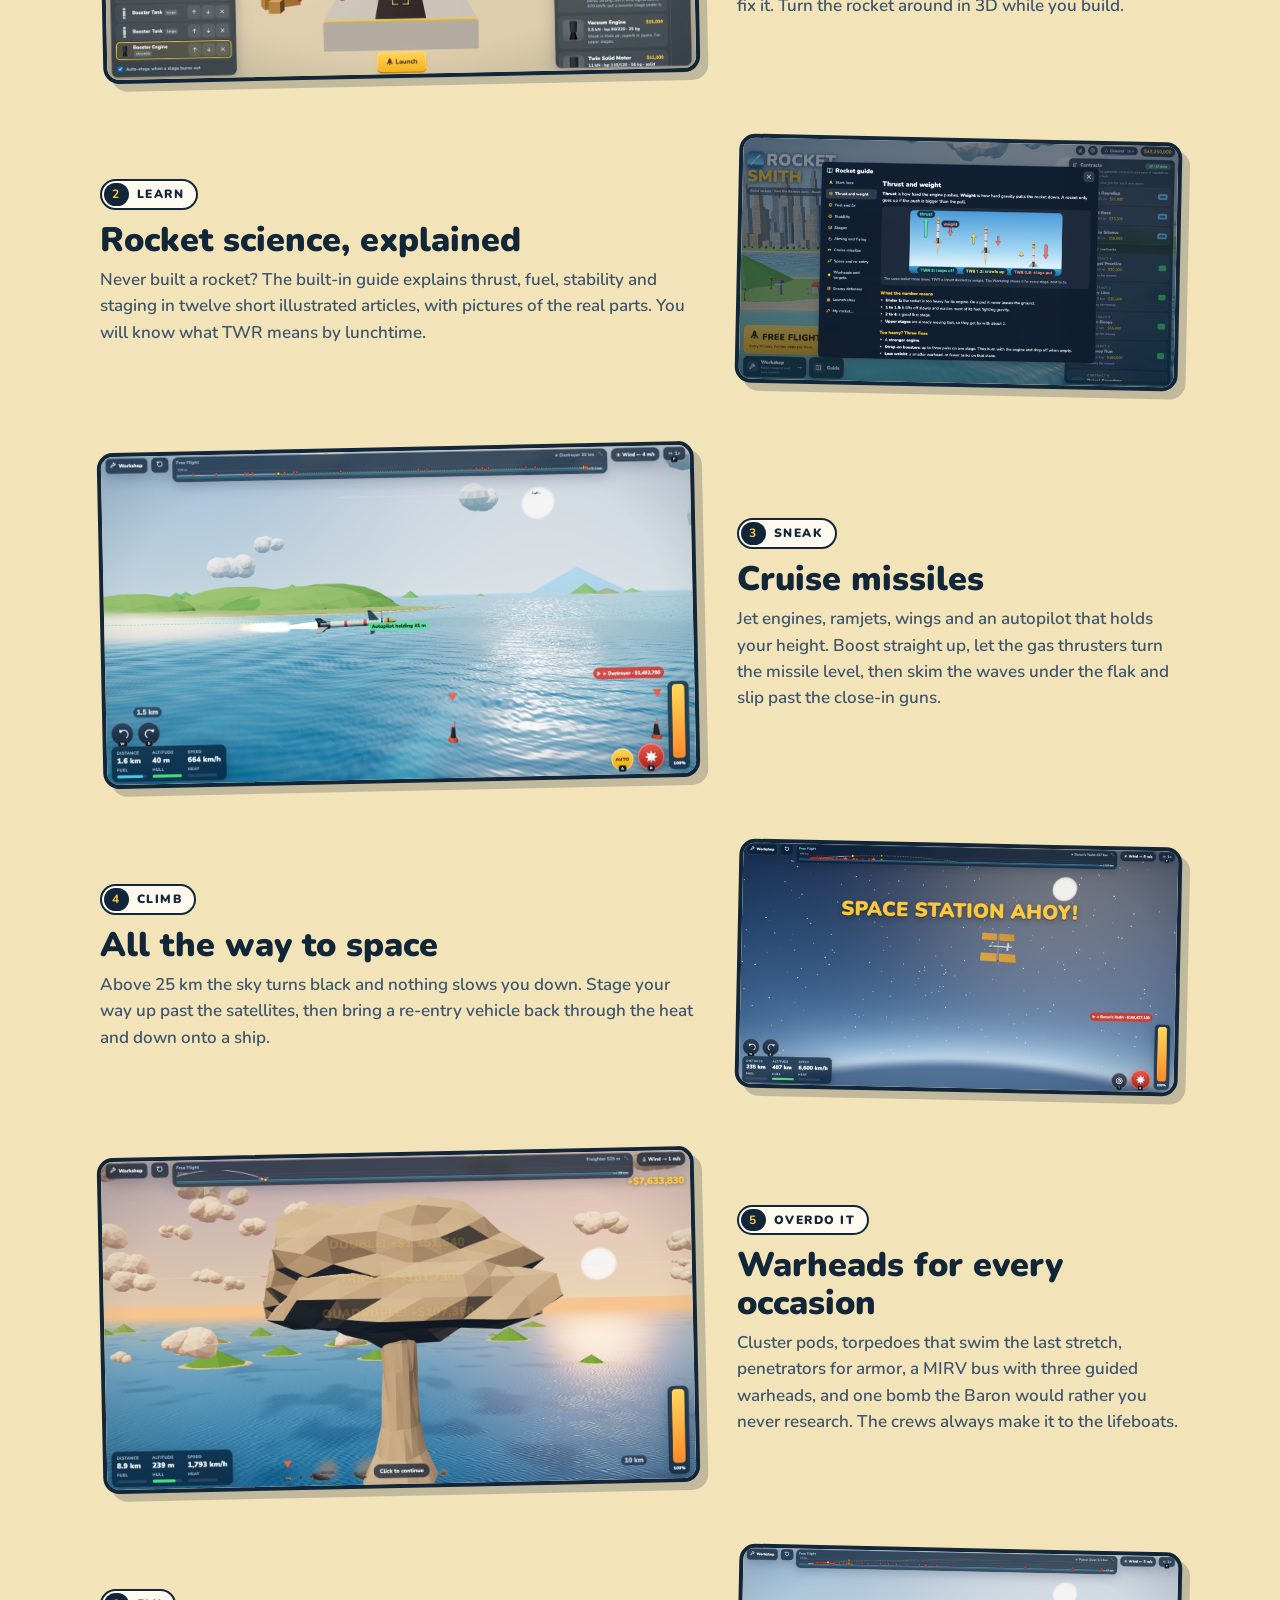
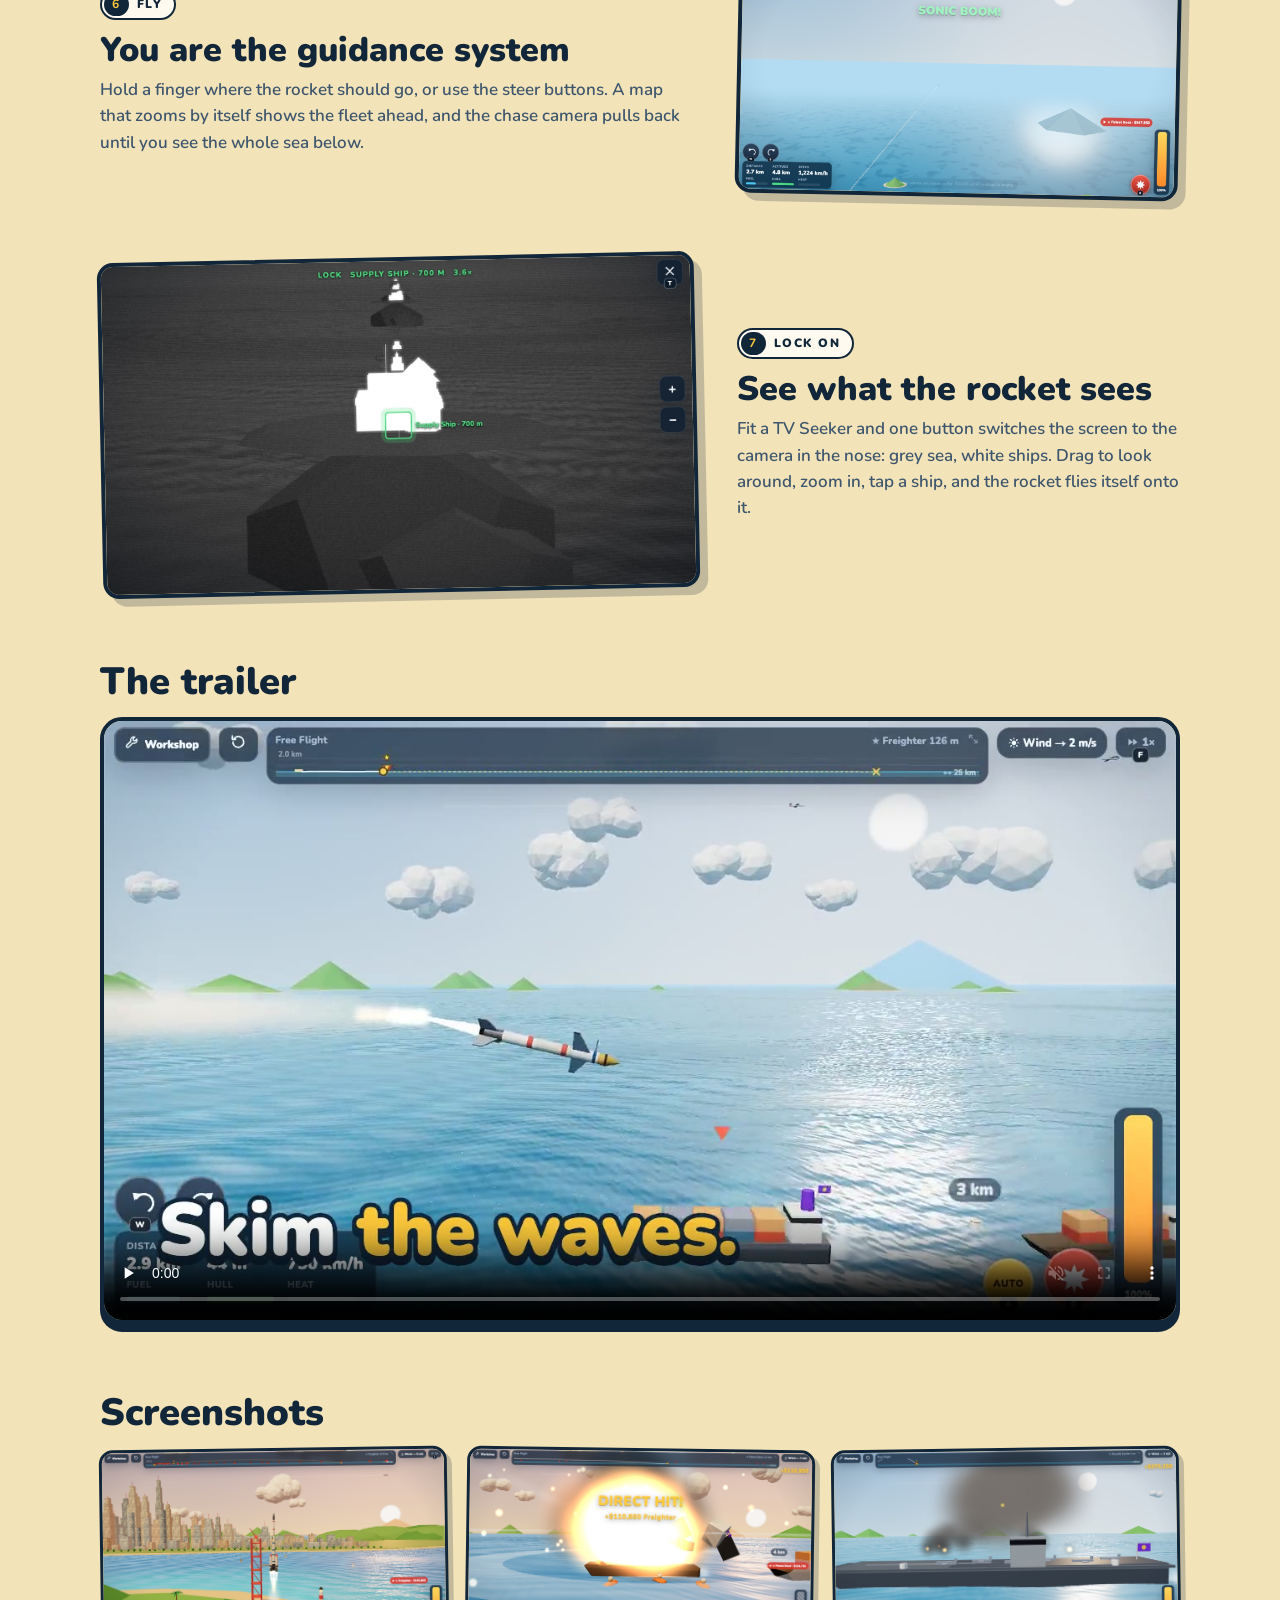
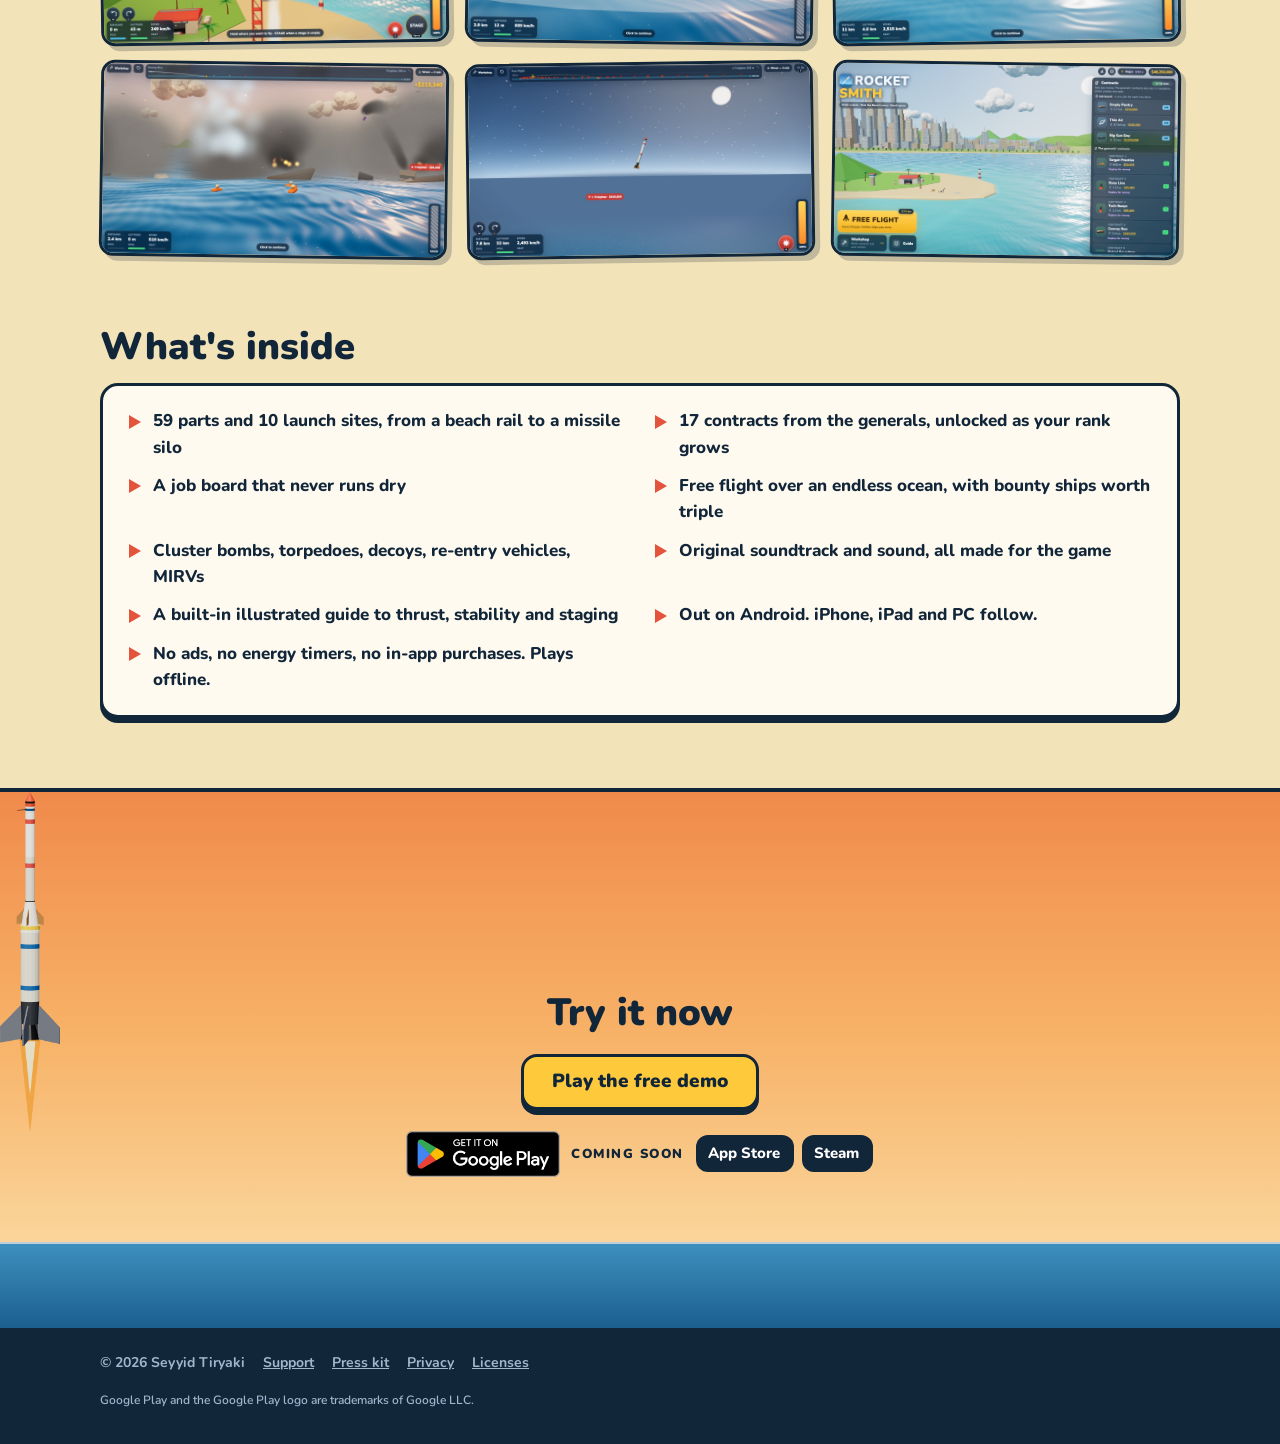
==== commit 094539e3: "Publish Rocketsmith site Co-Authored-By: Claude Fable 5.2 <noreply@anthropic.com>" ====
--- a/index.html
+++ b/index.html
@@ -6,7 +6,7 @@
     <title>Rocketsmith</title>
     <meta name="description" content="Build rockets from parts, launch them off the beach and sink a cartoon navy. Play the free demo in your browser." />
     <meta property="og:title" content="Rocketsmith: Build rockets. Sink the navy." />
-    <meta property="og:description" content="Build rockets from parts, launch them off the beach and sink a cartoon navy. Free demo in your browser, full game on iPhone and iPad." />
+    <meta property="og:description" content="Build rockets from parts, launch them off the beach and sink a cartoon navy. Free demo in your browser, full game on Android." />
     <meta property="og:image" content="https://seyyidt.github.io/rocketsmith/img/og-image.jpg" />
     <meta property="og:type" content="website" />
     <meta name="twitter:card" content="summary_large_image" />
@@ -42,7 +42,7 @@
         <div class="ctas">
           <a class="btn primary" href="play/">Play the free demo</a>
         </div>
-        <div class="stores"><span class="soon">Coming soon</span><span class="badge"><svg viewBox="0 0 24 24" aria-hidden="true"><path d="M12.152 6.896c-.948 0-2.415-1.078-3.96-1.04-2.04.027-3.91 1.183-4.961 3.014-2.117 3.675-.546 9.103 1.519 12.09 1.013 1.454 2.208 3.09 3.792 3.039 1.52-.065 2.09-.987 3.935-.987 1.831 0 2.35.987 3.96.948 1.637-.026 2.676-1.48 3.676-2.948 1.156-1.688 1.636-3.325 1.662-3.415-.039-.013-3.182-1.221-3.22-4.857-.026-3.04 2.48-4.494 2.597-4.559-1.429-2.09-3.623-2.324-4.39-2.376-2-.156-3.675 1.09-4.61 1.09zM15.53 3.83c.843-1.012 1.4-2.427 1.245-3.83-1.207.052-2.662.805-3.532 1.818-.78.896-1.454 2.338-1.273 3.714 1.338.104 2.715-.688 3.559-1.701"/></svg>App Store</span><span class="badge"><svg viewBox="0 0 24 24" aria-hidden="true"><path d="M22.018 13.298l-3.919 2.218-3.515-3.493 3.543-3.521 3.891 2.202a1.49 1.49 0 0 1 0 2.594zM1.337.924a1.486 1.486 0 0 0-.112.568v21.017c0 .217.045.419.124.6l11.155-11.087L1.337.924zm12.207 10.065l3.258-3.238L3.45.195a1.466 1.466 0 0 0-.946-.179l11.04 10.973zm0 2.067l-11 10.933c.298.036.612-.016.906-.183l13.324-7.54-3.23-3.21z"/></svg>Google Play</span><span class="badge"><svg viewBox="0 0 24 24" aria-hidden="true"><path d="M11.979 0C5.678 0 .511 4.86.022 11.037l6.432 2.658c.545-.371 1.203-.59 1.912-.59.063 0 .125.004.188.006l2.861-4.142V8.91c0-2.495 2.028-4.524 4.524-4.524 2.494 0 4.524 2.031 4.524 4.527s-2.03 4.525-4.524 4.525h-.105l-4.076 2.911c0 .052.004.105.004.159 0 1.875-1.515 3.396-3.39 3.396-1.635 0-3.016-1.173-3.331-2.727L.436 15.27C1.862 20.307 6.486 24 11.979 24c6.627 0 11.999-5.373 11.999-12S18.605 0 11.979 0zM7.54 18.21l-1.473-.61c.262.543.714.999 1.314 1.25 1.297.539 2.793-.076 3.332-1.375.263-.63.264-1.319.005-1.949s-.75-1.121-1.377-1.383c-.624-.26-1.29-.249-1.878-.03l1.523.63c.956.4 1.409 1.5 1.009 2.455-.397.957-1.497 1.41-2.454 1.012H7.54zm11.415-9.303c0-1.662-1.353-3.015-3.015-3.015-1.665 0-3.015 1.353-3.015 3.015 0 1.665 1.35 3.015 3.015 3.015 1.663 0 3.015-1.35 3.015-3.015zm-5.273-.005c0-1.252 1.013-2.266 2.265-2.266 1.249 0 2.266 1.014 2.266 2.266 0 1.251-1.017 2.265-2.266 2.265-1.253 0-2.265-1.014-2.265-2.265z"/></svg>Steam</span></div>
+        <div class="stores"><a class="play-badge" href="https://play.google.com/store/apps/details?id=com.seyyid.rocketengineer"><img src="img/google-play-badge.png" width="646" height="250" alt="Get it on Google Play" /></a><span class="soon">Coming soon</span><span class="badge">App Store</span><span class="badge">Steam</span></div>
       </div>
     </header>
 
@@ -154,7 +154,7 @@
           <li>Cluster bombs, torpedoes, decoys, re-entry vehicles, MIRVs</li>
           <li>Original soundtrack and sound, all made for the game</li>
           <li>A built-in illustrated guide to thrust, stability and staging</li>
-          <li>Made for iPhone, iPad and iPhone Duo, folded or unfolded</li>
+          <li>Out on Android. iPhone, iPad and PC follow.</li>
           <li>No ads, no energy timers, no in-app purchases. Plays offline.</li>
         </ul>
       </section>
@@ -181,7 +181,7 @@
         <div class="ctas center">
           <a class="btn primary" href="play/">Play the free demo</a>
         </div>
-        <div class="stores"><span class="soon">Coming soon</span><span class="badge"><svg viewBox="0 0 24 24" aria-hidden="true"><path d="M12.152 6.896c-.948 0-2.415-1.078-3.96-1.04-2.04.027-3.91 1.183-4.961 3.014-2.117 3.675-.546 9.103 1.519 12.09 1.013 1.454 2.208 3.09 3.792 3.039 1.52-.065 2.09-.987 3.935-.987 1.831 0 2.35.987 3.96.948 1.637-.026 2.676-1.48 3.676-2.948 1.156-1.688 1.636-3.325 1.662-3.415-.039-.013-3.182-1.221-3.22-4.857-.026-3.04 2.48-4.494 2.597-4.559-1.429-2.09-3.623-2.324-4.39-2.376-2-.156-3.675 1.09-4.61 1.09zM15.53 3.83c.843-1.012 1.4-2.427 1.245-3.83-1.207.052-2.662.805-3.532 1.818-.78.896-1.454 2.338-1.273 3.714 1.338.104 2.715-.688 3.559-1.701"/></svg>App Store</span><span class="badge"><svg viewBox="0 0 24 24" aria-hidden="true"><path d="M22.018 13.298l-3.919 2.218-3.515-3.493 3.543-3.521 3.891 2.202a1.49 1.49 0 0 1 0 2.594zM1.337.924a1.486 1.486 0 0 0-.112.568v21.017c0 .217.045.419.124.6l11.155-11.087L1.337.924zm12.207 10.065l3.258-3.238L3.45.195a1.466 1.466 0 0 0-.946-.179l11.04 10.973zm0 2.067l-11 10.933c.298.036.612-.016.906-.183l13.324-7.54-3.23-3.21z"/></svg>Google Play</span><span class="badge"><svg viewBox="0 0 24 24" aria-hidden="true"><path d="M11.979 0C5.678 0 .511 4.86.022 11.037l6.432 2.658c.545-.371 1.203-.59 1.912-.59.063 0 .125.004.188.006l2.861-4.142V8.91c0-2.495 2.028-4.524 4.524-4.524 2.494 0 4.524 2.031 4.524 4.527s-2.03 4.525-4.524 4.525h-.105l-4.076 2.911c0 .052.004.105.004.159 0 1.875-1.515 3.396-3.39 3.396-1.635 0-3.016-1.173-3.331-2.727L.436 15.27C1.862 20.307 6.486 24 11.979 24c6.627 0 11.999-5.373 11.999-12S18.605 0 11.979 0zM7.54 18.21l-1.473-.61c.262.543.714.999 1.314 1.25 1.297.539 2.793-.076 3.332-1.375.263-.63.264-1.319.005-1.949s-.75-1.121-1.377-1.383c-.624-.26-1.29-.249-1.878-.03l1.523.63c.956.4 1.409 1.5 1.009 2.455-.397.957-1.497 1.41-2.454 1.012H7.54zm11.415-9.303c0-1.662-1.353-3.015-3.015-3.015-1.665 0-3.015 1.353-3.015 3.015 0 1.665 1.35 3.015 3.015 3.015 1.663 0 3.015-1.35 3.015-3.015zm-5.273-.005c0-1.252 1.013-2.266 2.265-2.266 1.249 0 2.266 1.014 2.266 2.266 0 1.251-1.017 2.265-2.266 2.265-1.253 0-2.265-1.014-2.265-2.265z"/></svg>Steam</span></div>
+        <div class="stores"><a class="play-badge" href="https://play.google.com/store/apps/details?id=com.seyyid.rocketengineer"><img src="img/google-play-badge.png" width="646" height="250" alt="Get it on Google Play" /></a><span class="soon">Coming soon</span><span class="badge">App Store</span><span class="badge">Steam</span></div>
       </div>
     </section>
 
@@ -194,6 +194,7 @@
         <a href="press.html">Press kit</a>
         <a href="privacy.html">Privacy</a>
         <a href="play/licenses.txt">Licenses</a>
+        <p class="marks">Google Play and the Google Play logo are trademarks of Google LLC.</p>
       </div>
     </footer>
     <script>
--- a/site.css
+++ b/site.css
@@ -313,10 +313,17 @@
   text-decoration: none;
 }
 
-.badge svg {
-  width: 18px;
-  height: 18px;
-  fill: currentColor;
+/* Google's official badge. The picture carries its own clear space (a quarter of the
+   badge's height on every side), so the margins pull it back in line with the rest. */
+.play-badge {
+  display: inline-flex;
+  margin: -10px -8px -10px -12px;
+}
+
+.play-badge img {
+  display: block;
+  height: 68px;
+  width: auto;
 }
 
 a.badge {
@@ -857,6 +864,14 @@
   padding-bottom: 34px;
 }
 
+/* The trademark line a store's badge asks for, on a line of its own. */
+footer .marks {
+  flex-basis: 100%;
+  margin: 0;
+  font-size: 12px;
+  font-weight: 600;
+}
+
 footer:not(:has(.wrap)) {
   padding-left: 20px;
   padding-right: 20px;
